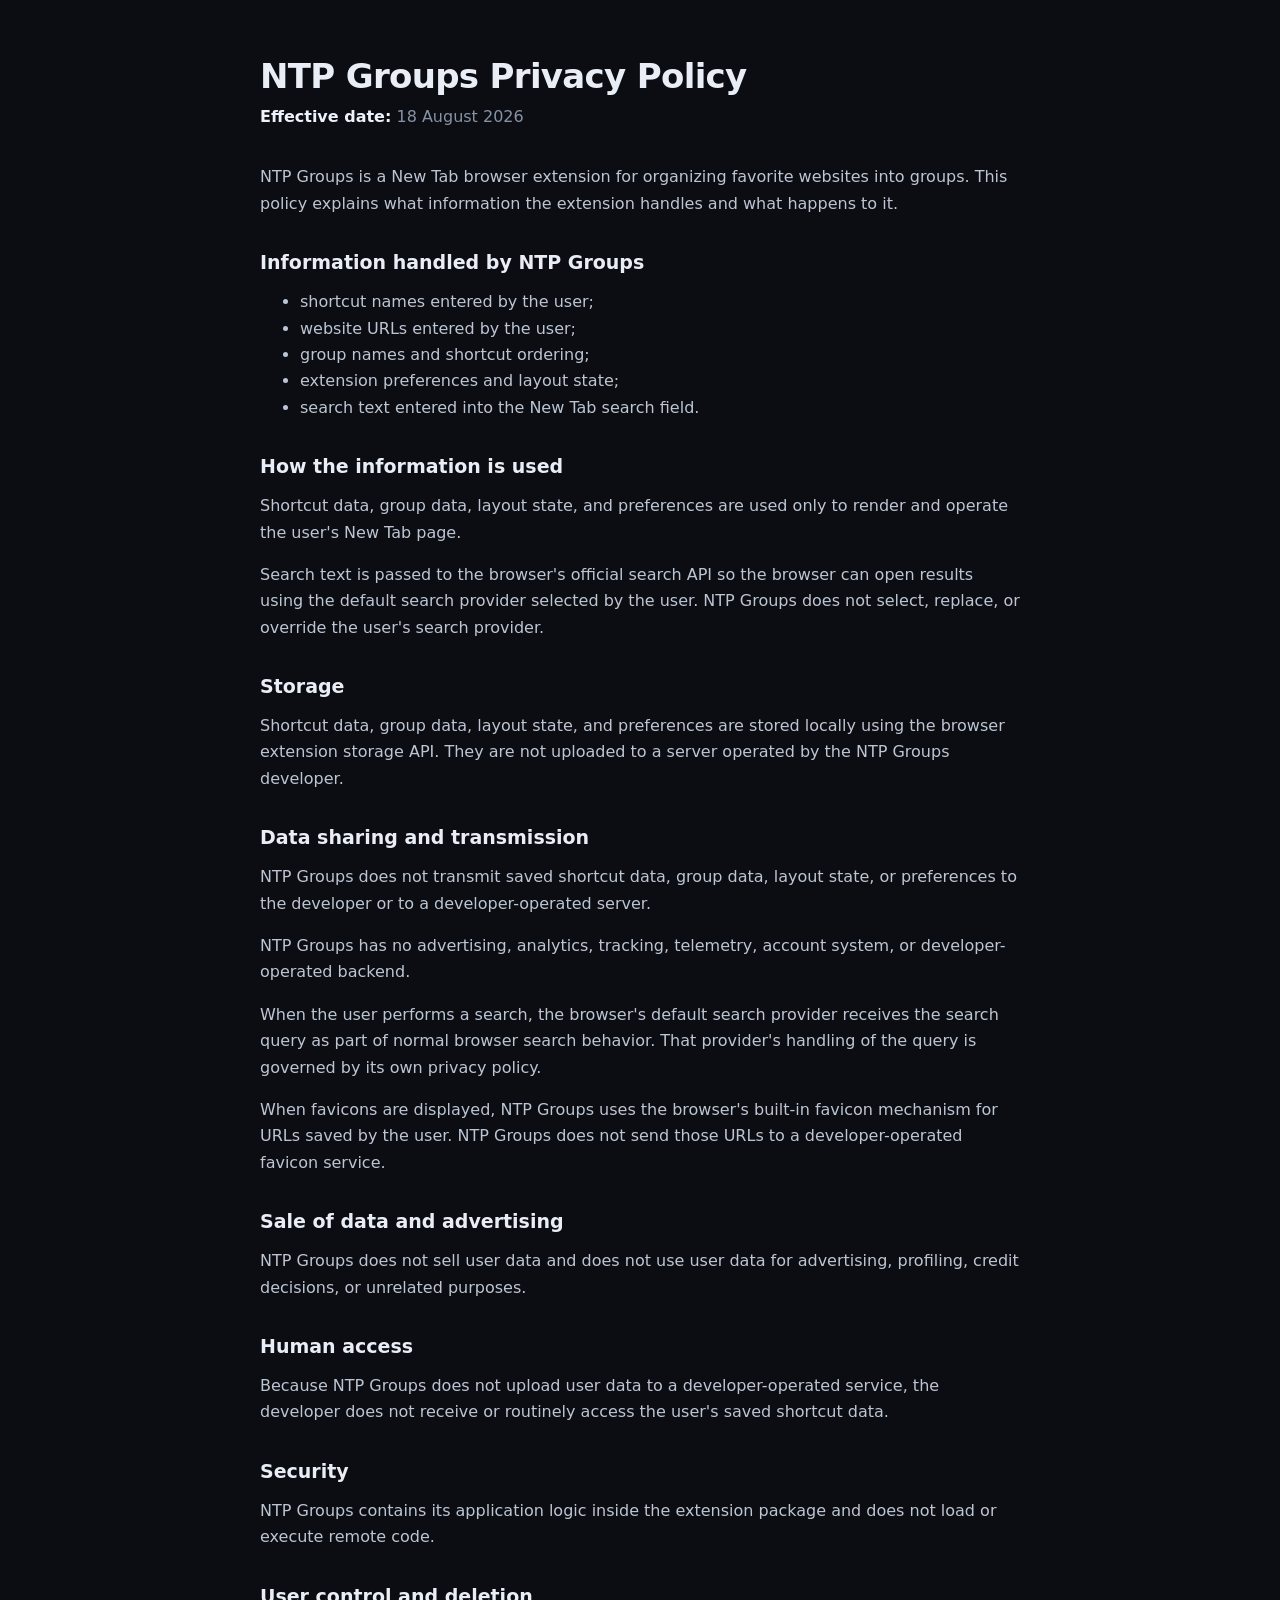
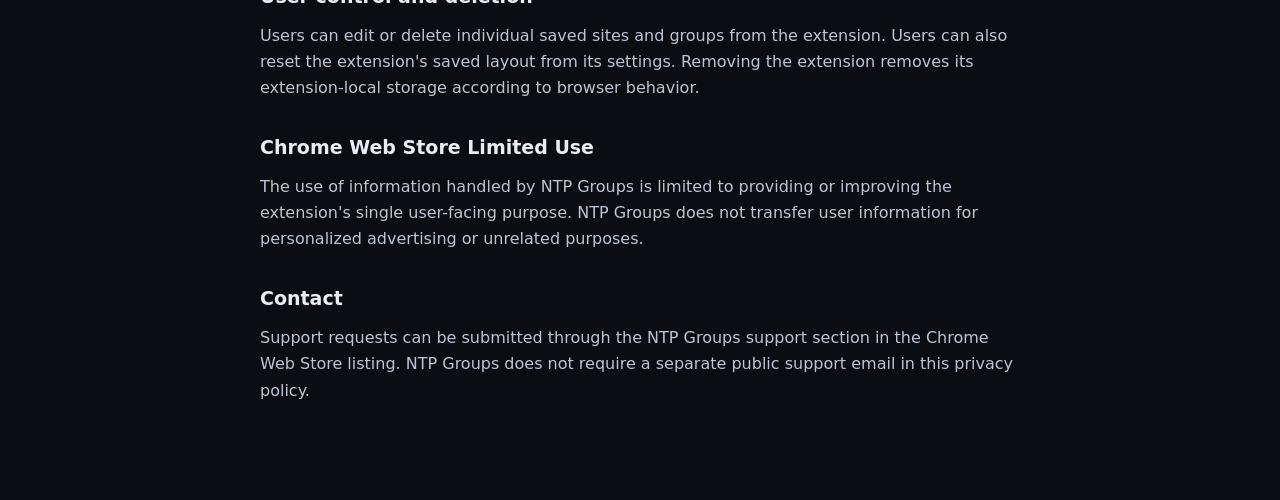
==== store/privacy/index.html @ 4f1dfae7 "Release NTP Groups 0.1.10" ====
<!doctype html>
<html lang="en">
<head>
  <meta charset="utf-8">
  <meta name="viewport" content="width=device-width,initial-scale=1">
  <title>NTP Groups Privacy Policy</title>
  <style>
    :root { color-scheme: dark light; font-family: system-ui, -apple-system, "Segoe UI", sans-serif; }
    body { margin: 0; background: #0b0d12; color: #e9edf5; }
    main { width: min(760px, calc(100% - 40px)); margin: 0 auto; padding: 56px 0 80px; }
    h1 { margin: 0 0 8px; font-size: 34px; letter-spacing: -.02em; }
    h2 { margin-top: 34px; font-size: 19px; }
    p, li { color: #bdc5d3; line-height: 1.65; }
    strong { color: #eef3fb; }
    .meta { margin: 0 0 34px; color: #8792a5; }
    .notice { border: 1px solid #33405a; background: #111722; border-radius: 12px; padding: 14px 16px; }
    code { color: #9fc1ff; }
    a { color: #7eaeff; }
  </style>
</head>
<body>
<main>
  <h1>NTP Groups Privacy Policy</h1>
  <p class="meta"><strong>Effective date:</strong> 18 August 2026</p>

  <p>NTP Groups is a New Tab browser extension for organizing favorite websites into groups. This policy explains what information the extension handles and what happens to it.</p>

  <h2>Information handled by NTP Groups</h2>
  <ul>
    <li>shortcut names entered by the user;</li>
    <li>website URLs entered by the user;</li>
    <li>group names and shortcut ordering;</li>
    <li>extension preferences and layout state;</li>
    <li>search text entered into the New Tab search field.</li>
  </ul>

  <h2>How the information is used</h2>
  <p>Shortcut data, group data, layout state, and preferences are used only to render and operate the user's New Tab page.</p>
  <p>Search text is passed to the browser's official search API so the browser can open results using the default search provider selected by the user. NTP Groups does not select, replace, or override the user's search provider.</p>

  <h2>Storage</h2>
  <p>Shortcut data, group data, layout state, and preferences are stored locally using the browser extension storage API. They are not uploaded to a server operated by the NTP Groups developer.</p>

  <h2>Data sharing and transmission</h2>
  <p>NTP Groups does not transmit saved shortcut data, group data, layout state, or preferences to the developer or to a developer-operated server.</p>
  <p>NTP Groups has no advertising, analytics, tracking, telemetry, account system, or developer-operated backend.</p>
  <p>When the user performs a search, the browser's default search provider receives the search query as part of normal browser search behavior. That provider's handling of the query is governed by its own privacy policy.</p>
  <p>When favicons are displayed, NTP Groups uses the browser's built-in favicon mechanism for URLs saved by the user. NTP Groups does not send those URLs to a developer-operated favicon service.</p>

  <h2>Sale of data and advertising</h2>
  <p>NTP Groups does not sell user data and does not use user data for advertising, profiling, credit decisions, or unrelated purposes.</p>

  <h2>Human access</h2>
  <p>Because NTP Groups does not upload user data to a developer-operated service, the developer does not receive or routinely access the user's saved shortcut data.</p>

  <h2>Security</h2>
  <p>NTP Groups contains its application logic inside the extension package and does not load or execute remote code.</p>

  <h2>User control and deletion</h2>
  <p>Users can edit or delete individual saved sites and groups from the extension. Users can also reset the extension's saved layout from its settings. Removing the extension removes its extension-local storage according to browser behavior.</p>

  <h2>Chrome Web Store Limited Use</h2>
  <p>The use of information handled by NTP Groups is limited to providing or improving the extension's single user-facing purpose. NTP Groups does not transfer user information for personalized advertising or unrelated purposes.</p>

  <h2>Contact</h2>
  <p>Support requests can be submitted through the NTP Groups support section in the Chrome Web Store listing. NTP Groups does not require a separate public support email in this privacy policy.</p>
</main>
</body>
</html>
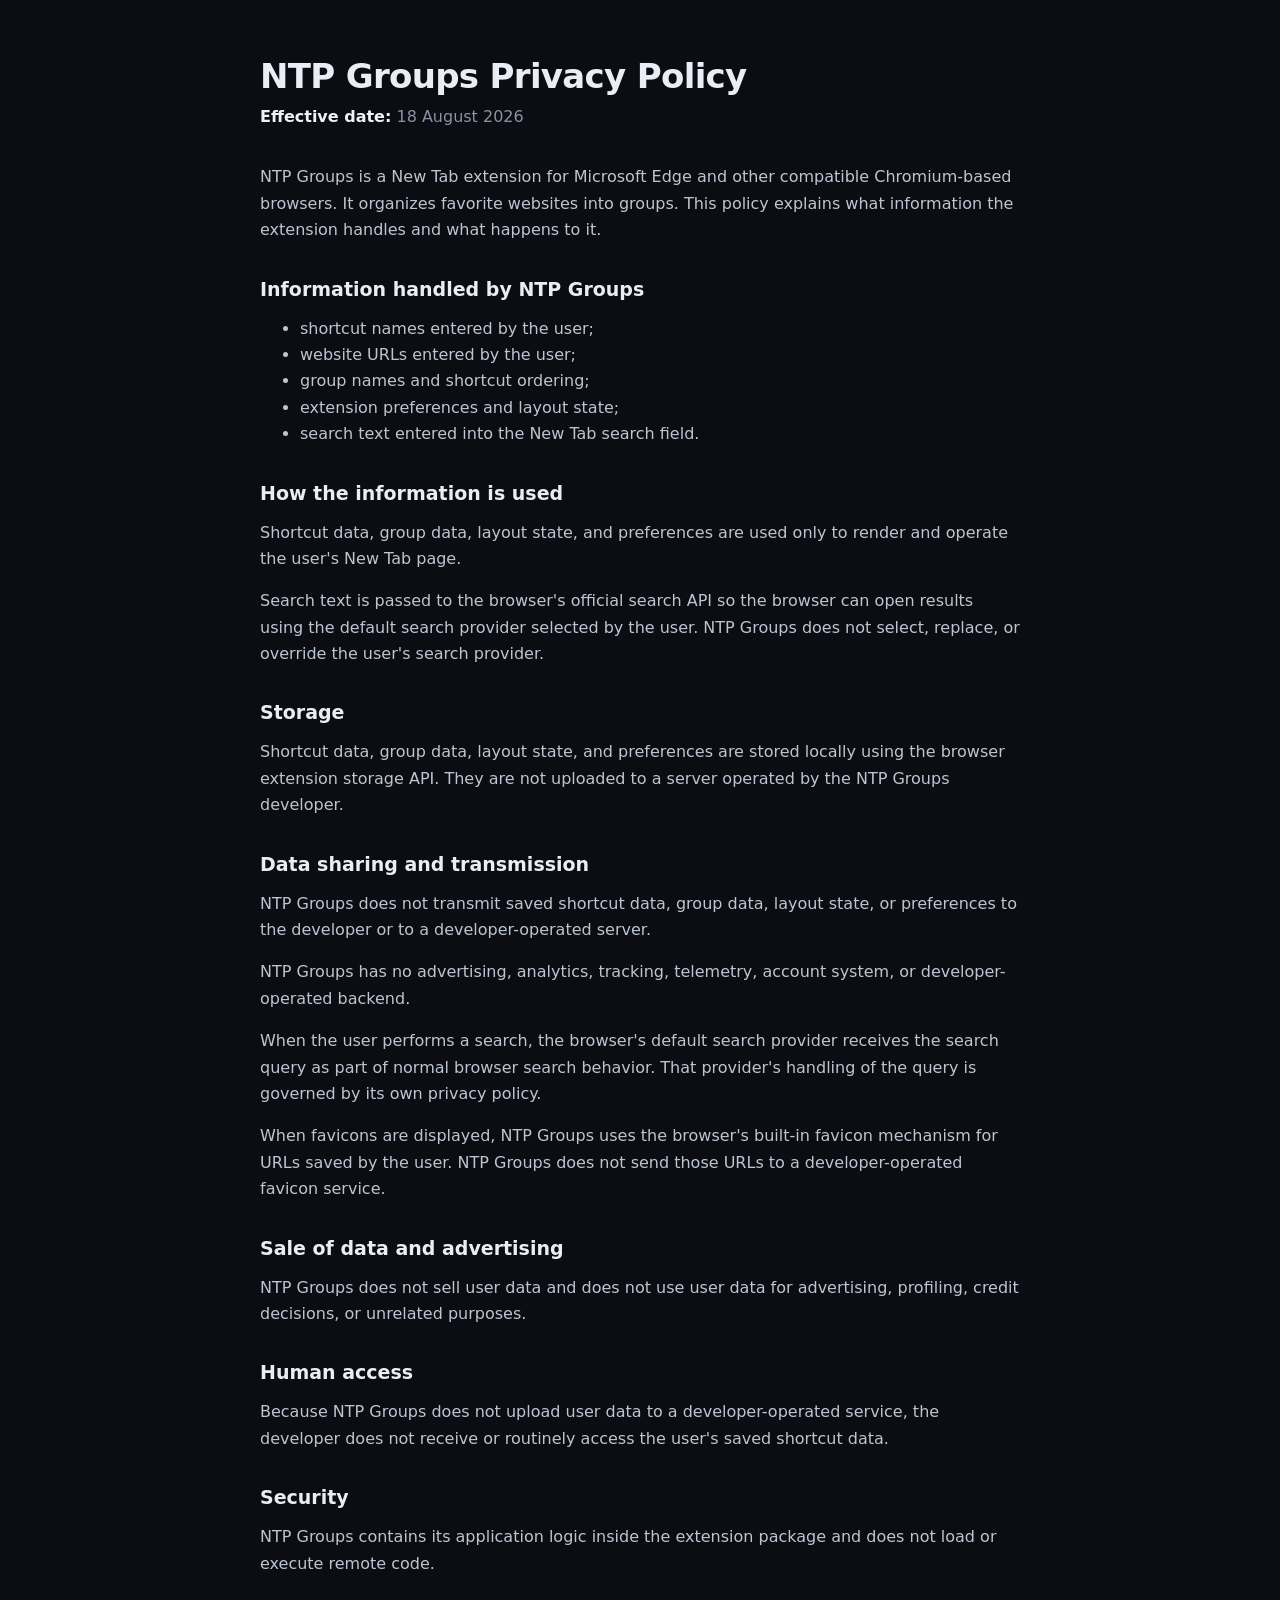
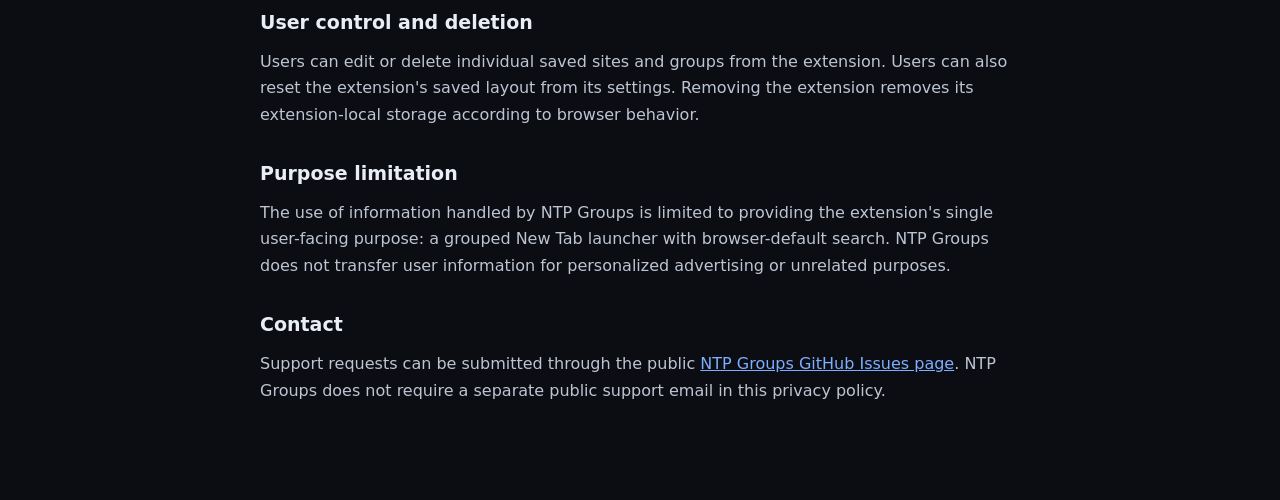
==== commit 696c46b7: "Align Edge submission privacy disclosures" ====
--- a/store/privacy/index.html
+++ b/store/privacy/index.html
@@ -23,7 +23,7 @@
   <h1>NTP Groups Privacy Policy</h1>
   <p class="meta"><strong>Effective date:</strong> 18 August 2026</p>
 
-  <p>NTP Groups is a New Tab browser extension for organizing favorite websites into groups. This policy explains what information the extension handles and what happens to it.</p>
+  <p>NTP Groups is a New Tab extension for Microsoft Edge and other compatible Chromium-based browsers. It organizes favorite websites into groups. This policy explains what information the extension handles and what happens to it.</p>
 
   <h2>Information handled by NTP Groups</h2>
   <ul>
@@ -59,11 +59,11 @@
   <h2>User control and deletion</h2>
   <p>Users can edit or delete individual saved sites and groups from the extension. Users can also reset the extension's saved layout from its settings. Removing the extension removes its extension-local storage according to browser behavior.</p>
 
-  <h2>Chrome Web Store Limited Use</h2>
-  <p>The use of information handled by NTP Groups is limited to providing or improving the extension's single user-facing purpose. NTP Groups does not transfer user information for personalized advertising or unrelated purposes.</p>
+  <h2>Purpose limitation</h2>
+  <p>The use of information handled by NTP Groups is limited to providing the extension's single user-facing purpose: a grouped New Tab launcher with browser-default search. NTP Groups does not transfer user information for personalized advertising or unrelated purposes.</p>
 
   <h2>Contact</h2>
-  <p>Support requests can be submitted through the NTP Groups support section in the Chrome Web Store listing. NTP Groups does not require a separate public support email in this privacy policy.</p>
+  <p>Support requests can be submitted through the public <a href="https://github.com/FreNzy1000/ntp-groups/issues">NTP Groups GitHub Issues page</a>. NTP Groups does not require a separate public support email in this privacy policy.</p>
 </main>
 </body>
 </html>
